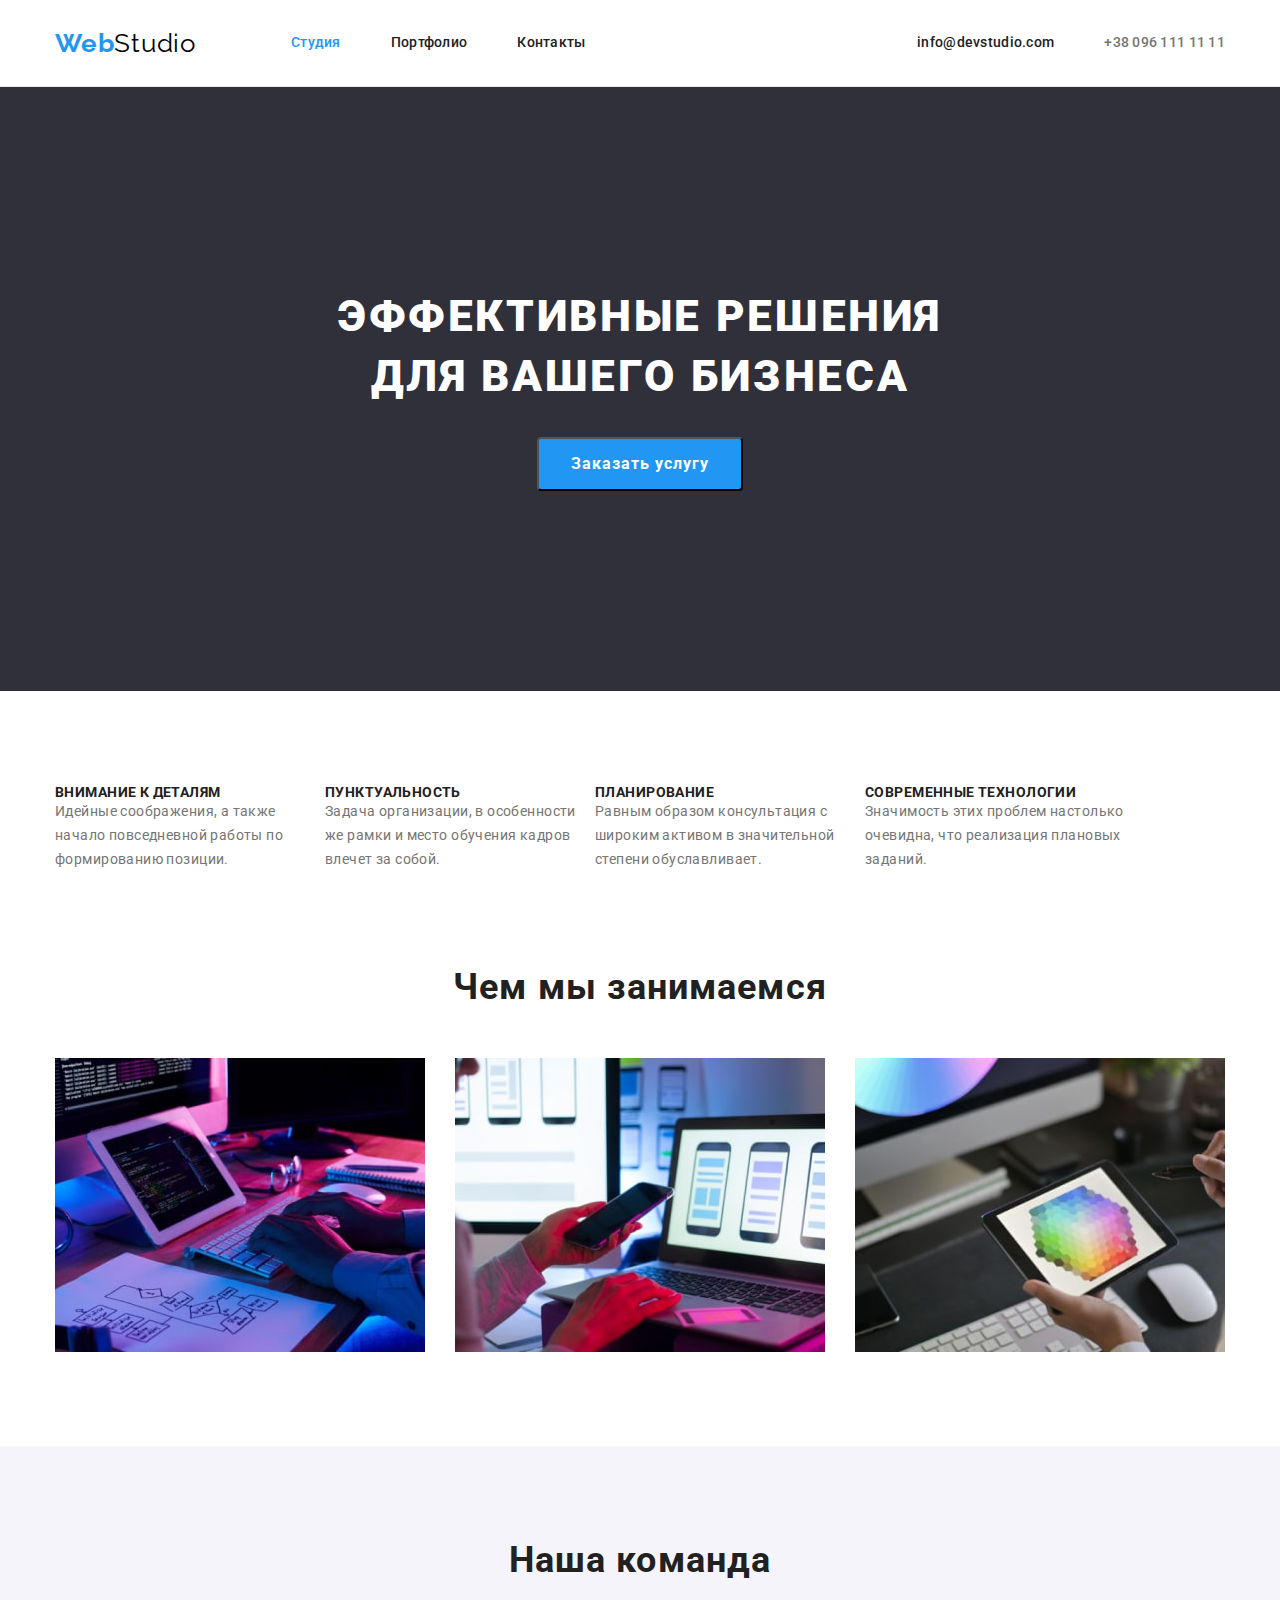
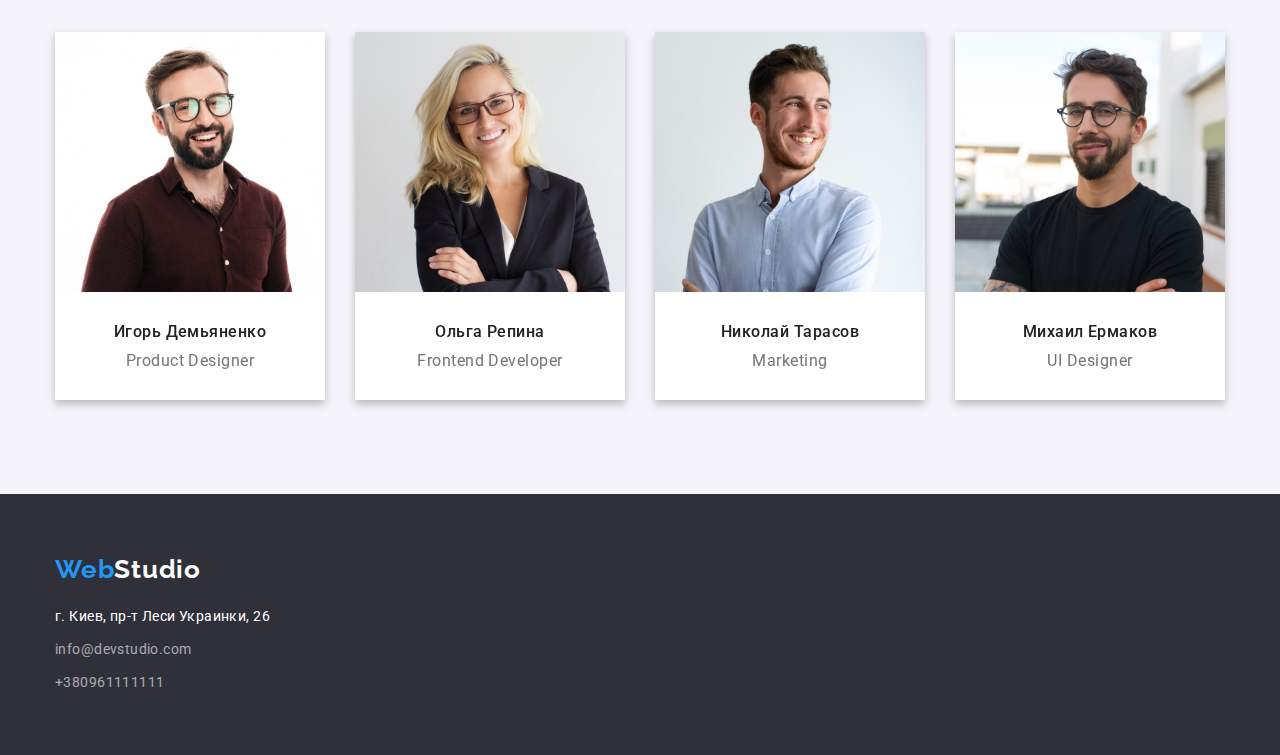
==== index.html @ 40e77f45 "start" ====
<!DOCTYPE html>
<html lang="ru">
  <head>
    <meta charset="UTF-8">
    <meta http-equiv="X-UA-Compatible" content="IE=edge">
    <meta name="viewport" content="width=device-width, initial-scale=1.0">
    <title>Студия</title>
    <link rel="stylesheet" href="./css/modern-normalize.css" />
    <link 
      rel="stylesheet"   
      href="https://fonts.googleapis.com/css2?family=Oleo+Script&family=Raleway:wght@700&family=Roboto:wght@400;500;700;900&display=swap"
    />
    <link rel="stylesheet" href="./css/styles.css" />
  </head>
  <body>
      <!----------------------------------HEADER---------------------------------->

    <header class="header">
      <div class="container header-container">
        <nav class="header-navigation">
          <a class="link" href="./" lang="en"><span class="logo-part1">Web</span><span class="logo-part2">Studio</span></a>
          <ul class="list header-list">
            <li class="header-item"><a class="link header-link current" href="./index.html">Студия</a></li>
            <li class="header-item"><a class="link header-link" href="./portfolio.html">Портфолио</a></li>
            <li class="header-item"><a class="link header-link" href="">Контакты</a></li>
          </ul>
        </nav>
        <ul class="list header-list header-contacts">
            <li class="header-item"><a class="link header-link" href="mailto:info@devstudio.com">info@devstudio.com</a></li>
            <li class="header-item"><a class="link header-link header-tel" href="tel:+380961111111">+38 096 111 11 11</a></li>
        </ul>        
      </div>  
    </header>
    
    <!----------------------------------HERO---------------------------------->
    
    <main>
      <section class="section hero">
        <div class="container">  
          <h1 class="hero-title">Эффективные решения <!--<br />-->для вашего бизнеса</h1>
          <button class="hero-btn" type="button">Заказать услугу</button>
        </div>  
      </section>
      
      <!----------------------------------FEATURES---------------------------------->
      
      <section class="section features">
        <h2 class="visually-hidden">Особенности</h2>
        <div class="container">
          <ul class="list features-list">
            <li class="features-item">
              <h3 class="features-title">Внимание к деталям</h3>
              <p class="features-text">Идейные соображения, а также начало повседневной работы по формированию позиции.</P>
            </li>
            <li class="features-item">
              <h3 class="features-title">Пунктуальность</h3>
              <p class="features-text">Задача организации, в особенности же рамки и место обучения кадров влечет за собой.</p>
            </li>
            <li class="features-item">
              <h3 class="features-title">Планирование</h3>
              <p class="features-text">Равным образом консультация с широким активом в значительной степени обуславливает.</p>
            </li>
            <li class="features-item">
              <h3 class="features-title">Современные технологии</h3>
              <p class="features-text">Значимость этих проблем настолько очевидна, что реализация плановых заданий.</p>
            </li>
          </ul>
        </div>
      </section>
      
      <!----------------------------------WHAT WE DOING---------------------------------->
      
      <section class="section what-we-doing">
        <div class="container">
          <h2 class="what-we-doing-title">Чем мы занимаемся</h2>
          <ul class="list doing-list">
            <li class="doing-item"><img src="./images/Box1.jpg" alt="печатает на планшете" width="370" height="294" /></li>
            <li class="doing-item"><img src="./images/Box2.jpg" alt="работает на телефоне и ноутбуке" width="370" height="294" /></li>
            <li class="doing-item"><img src="./images/Box3.jpg" alt="работает на планшете" width="370" height="294" /></li>
          </ul>
        </div>  
      </section>
      
      <!----------------------------------TEAM---------------------------------->

      <section class="team section">
        <div class="container">
          <h2 class="team-title">Наша команда</h2>
          <ul class="list team-list">
            <li class="team-item">
              <img src="./images/team/product-designer.jpg" alt="Product Designer" width="270" height="260" />
              <div class="team-info">
                <h3 class="team-member">Игорь Демьяненко</h3>
                <p class="team-text" lang="en">Product Designer</p>
              </div>
            </li class="team-item">
            <li class="team-item">
              <img src="./images/team/frontend-developer.jpg" alt="Frontend Developer" width="270" height="260" />
              <div class="team-info">
                <h3 class="team-member">Ольга Репина</h3>
                <p class="team-text" lang="en">Frontend Developer</p>
              </div>
              </li class="team-item">
            <li class="team-item">
              <img src="./images/team/marketing.jpg" alt="Marketing" width="270" height="260" />
              <div class="team-info">  
                <h3 class="team-member">Николай Тарасов</h3>
                <p class="team-text" lang="en">Marketing</p>
              </div>  
              </li class="team-item">
            <li class="team-item">
              <img src="./images/team/ui-designer.jpg" alt="UI Designer" width="270" height="260" />
              <div class="team-info">  
                <h3 class="team-member">Михаил Ермаков</h3>
                <p class="team-text" lang="en">UI Designer</p>
              </div>  
              </li>
          </ul>
        </div>    
      </section>     
    </main>

    <!----------------------------------FOOTER---------------------------------->

    <footer class="footer">
      <div class="container">
        <a class="link footer-logo" href="./" lang="en"><span class="logo-part1">Web</span><span class="logo-part2-1">Studio</span></a>
        <address class="address-list">
          <ul class="list footer-list">
            <li class="footer-item"><a class="link footer-link footer-address" href="https://goo.gl/maps/CrpynMeNZt9cLwVB6" target="_blank">г. Киев, пр-т Леси Украинки, 26</a></li>
            <li class="footer-item"><a class="link footer-link" href="mailto:info@devstudio.com">info@devstudio.com</a></li>
            <li class="footer-item"><a class="link footer-link" href="tel:+380961111111">+380961111111</a></li>
          </ul>
        </address>  
      </div>  
    </footer>
  </body>
</html>
---- css/styles.css ----
:root {
  --logo-main-color: #2196f3;
  --logo-second-color: #000000;
  --logo-third-color: #ffffff;
  --heder-link-color: #212121;
  --heder-acent-link-color: #2196f3;
  --heder-tel-color: #757575;
  --title-main-color: #212121;
  --title-second-color: #212121;
  --title-third-title-color: #ffffff;
  --text-main-color: #757575;
  --btn-main-color: #2196f3;
  --btn-second-color: #f5f4fa;
  --btn-text-color: #ffffff;
  --btn-second-text-color: #212121;
  --footer-text-color: rgba(255, 255, 255, 0.6);
  --footer-text-accent-color: #ffffff;
  --footer-text-address-color: #ffffff;
  --background-main-color: #ffffff;
  --items-background-color: #ffffff;
}

p,
h1,
h2,
h3 {
  margin: 0;
}

ul {
  margin: 0;
  padding: 0;
}

img {
  display: block;
  max-width: 100%;
}

.container {
  width: 1200px;
  padding-left: 15px;
  padding-right: 15px;
  margin: 0 auto;
}

.section {
  padding-top: 94px;
  padding-bottom: 94px;
}

button {
  cursor: pointer;
}

body {
  font-family: "Roboto", sans-serif;
  font-style: normal;
  color: var(--text-main-color)
  background-color: var(--background-main-color);
}

.list {
  list-style: none;
}

.link {
  text-decoration: none;
}

.visually-hidden {
  position: absolute;
  white-space: nowrap;
  width: 1px;
  height: 1px;
  overflow: hidden;
  border: 0;
  padding: 0;
  clip: rect(0 0 0 0);
  clip-path: inset(50%);
  margin: -1px;
}

/*---------------------HEADER---------------------*/

.header {
  border-bottom: 1px solid #ECECEC;
}

.header-list {
  display: flex;
  margin-left: 95px;
}

.header-navigation {
  display: flex;
  align-items: center;
}

.header-contacts {
  margin-left: auto;
}

.header-container {
  display: flex;
  align-items: center;
}

.logo-part1 {
  font-family: "Raleway";
  font-weight: 700;
  font-size: 26px;
  line-height: 1.19;
  letter-spacing: 0.03em;
  color: var(--logo-main-color);
}

.logo-part2 {
  font-family: "Raleway";
  font-weight: 400;
  font-size: 26px;
  line-height: 1.19;
  letter-spacing: 0.03em;
  color: var(--logo-second-color);
}

.logo-part2-1 {
  font-family: "Raleway";
  font-weight: 700;
  font-size: 26px;
  line-height: 1.19;
  letter-spacing: 0.03em;
  color: var(--logo-third-color);
}

.header-item:not(:last-child) {
  margin-right: 50px;
}

.header-link {
  font-weight: 500;
  font-size: 14px;
  line-height: 1.14;
  letter-spacing: 0.02em;
  color: var(--heder-link-color);
  padding-top: 35px;
  padding-bottom: 35px;
  display: block;
}

.header-link:hover,
.header-link:focus {
  color: var(--heder-acent-link-color);
}

.current {
  color: var(--heder-acent-link-color)
}

.header-mail {
  font-weight: 500;
  font-size: 14px;
  line-height: 1.14;
  letter-spacing: 0.02em;
  color: var(--heder-tel-color);
  }

.header-tel {
  font-weight: 500;
  font-size: 14px;
  line-height: 1.14;
  letter-spacing: 0.02em;
  color: var(--heder-tel-color);
  }

/*---------------------HERO---------------------*/

.hero {
  background-color: #2f303a;
  padding-bottom: 200px;
  padding-top: 200px;
}

.hero-title {
  font-weight: 900;
  font-size: 44px;
  line-height: 1.36;
  text-align: center;
  letter-spacing: 0.06em;
  text-transform: uppercase;
  color: var(--title-third-title-color);
  max-width: 696px;
  margin: 0 auto 30px;
  }

.hero-btn {
  font-family: inherit;
  font-weight: 700;
  font-size: 16px;
  line-height: 1.87;
  display: flex;
  align-items: center;
  text-align: center;
  letter-spacing: 0.06em;
  background: var(--btn-main-color);
  color: var(--btn-text-color);
  box-sizing: border-box;
  min-width: 200px;
  min-height: 50px;
  border-radius: 4px;
  padding: 10px 32px;
  margin: 0 auto;
  display: block;
  }

.hero-btn:hover,
.hero-btn:focus {
  background: #188ce8;
}

/*---------------------FEATURES---------------------*/

section.features {
  padding-bottom: 0;
}

.features-title {
  font-weight: 700;
  font-size: 14px;
  line-height: 1.14;
  letter-spacing: 0.03em;
  text-transform: uppercase;
  color: var(--title-main-color);
  }

.features-list {
  display: flex;
}

.features-item {
  width: 270px;
}

.feutered-item:not(:last-child) {
  margin-right: 30px;
}

.features-text {
  font-weight: 400;
  font-size: 14px;
  line-height: 1.71;
  letter-spacing: 0.03em;
  color: var(--text-main-color);
}

/*---------------------WHAT WE DOING---------------------*/

.what-we-doing-title {
  font-weight: 700;
  font-size: 36px;
  line-height: 1.17;
  text-align: center;
  letter-spacing: 0.03em;
  color: var(--title-main-color);
  margin-bottom: 50px;
}

.doing-list {
  display: flex;
  flex-wrap: wrap;
}

.doing-item:not(:last-child) {
  margin-right: 30px;
}

/*---------------------TEAM---------------------*/

.team {
  background-color: #F5F4FA;
}

.team-title {
  font-weight: bold;
  font-size: 36px;
  line-height: 1.16;
  text-align: center;
  letter-spacing: 0.03em;
  color:var(--title-main-color);
  margin-bottom: 50px;
}

.team-list {
  display: flex;
  flex-wrap: wrap;
  }

.team-item {
  background: var(--items-background-color);
  width: 270px;
  filter: drop-shadow(0px 4px 4px rgba(0, 0, 0, 0.25));
}

.team-item:not(:last-child) {
  margin-right: 30px;
}

.team-info {
  padding-top: 30px;
  padding-bottom: 30px;
}

.team-member {
  font-weight: 500;
  font-size: 16px;
  line-height: 1.19;
  text-align: center;
  letter-spacing: 0.03em;
  color: var(--title-second-color);
  margin-bottom: 10px;
}

.team-text {
  font-weight: 400;
  font-size: 16px;
  line-height: 1.19;
  text-align: center;
  letter-spacing: 0.03em;
  color: var(--text-main-color);
  }

/*---------------------FOOTER---------------------*/

.footer {
  background: #2f303a;
  padding-top: 60px;
  padding-bottom: 60px;
}

address {
  font-style: normal;
}

.footer-logo {
  display: block;
  margin-bottom: 20px;
}

.footer-item:not(:last-child) {
  margin-bottom: 9px;
}

.footer-link {
  font-weight: 400;
  font-size: 14px;
  line-height: 1.71;
  letter-spacing: 0.03em;
  color: var(--footer-text-color);
}

.footer-address {
  color: var(--footer-text-address-color);
}

/*---------------------PORTFOLIO---------------------*/

.filter-list {
  display: flex;
  margin: 0 auto 34px;
  justify-content: center;
}

.filter-items:not(:last-child) {
  margin-right: 8px;
}

.portfolio-filter {
  background-color: #F5F4FA;
  font-family: inherit;
  font-weight: 500;
  font-size: 16px;
  line-height: 1.62;
  text-align: center;
  letter-spacing: 0.03em;
  color: var(--btn-second-text-color);
  min-width: 73px;
  padding: 6px 22px;
  display: block;
  border: transparent;
  border-radius: 4px;
  filter: drop-shadow(0px 4px 4px rgba(0, 0, 0, 0.25));
}

.portfolio-filter:hover,
.portfolio-filter:focus {
  background-color: var(--btn-main-color);
  font-weight: 500;
  font-size: 16px;
  line-height: 1.62;
  text-align: center;
  letter-spacing: 0.03em;
  color: var(--btn-text-color);
  box-shadow: 0px 4px 4px 0px #00000040;
}

.portfolio-list {
  display: flex;
  flex-wrap: wrap;
  margin-left: -30px;
  margin-top: -30px;
}

.portfolio-item {
  margin-top: 30px;
  flex-basis: calc(100% / 3 - 30px);
  margin-left: 30px;
  background: var(--items-background-color);
  }

.project-info {
  padding: 20px 24px;
  border-bottom: 1px solid #EEEEEE;
  border-left: 1px solid #EEEEEE;
  border-right: 1px solid #EEEEEE;
}

.portfolio-title {
  font-weight: 700;
  font-size: 18px;
  line-height: 2.0;
  letter-spacing: 0.06em;
  color: var(--title-main-color);
}

.portfolio-text {
font-weight: 400;
font-size: 16px;
line-height: 1.87;
letter-spacing: 0.03em;
color: var(--text-main-color);
margin-top: 4px;
}
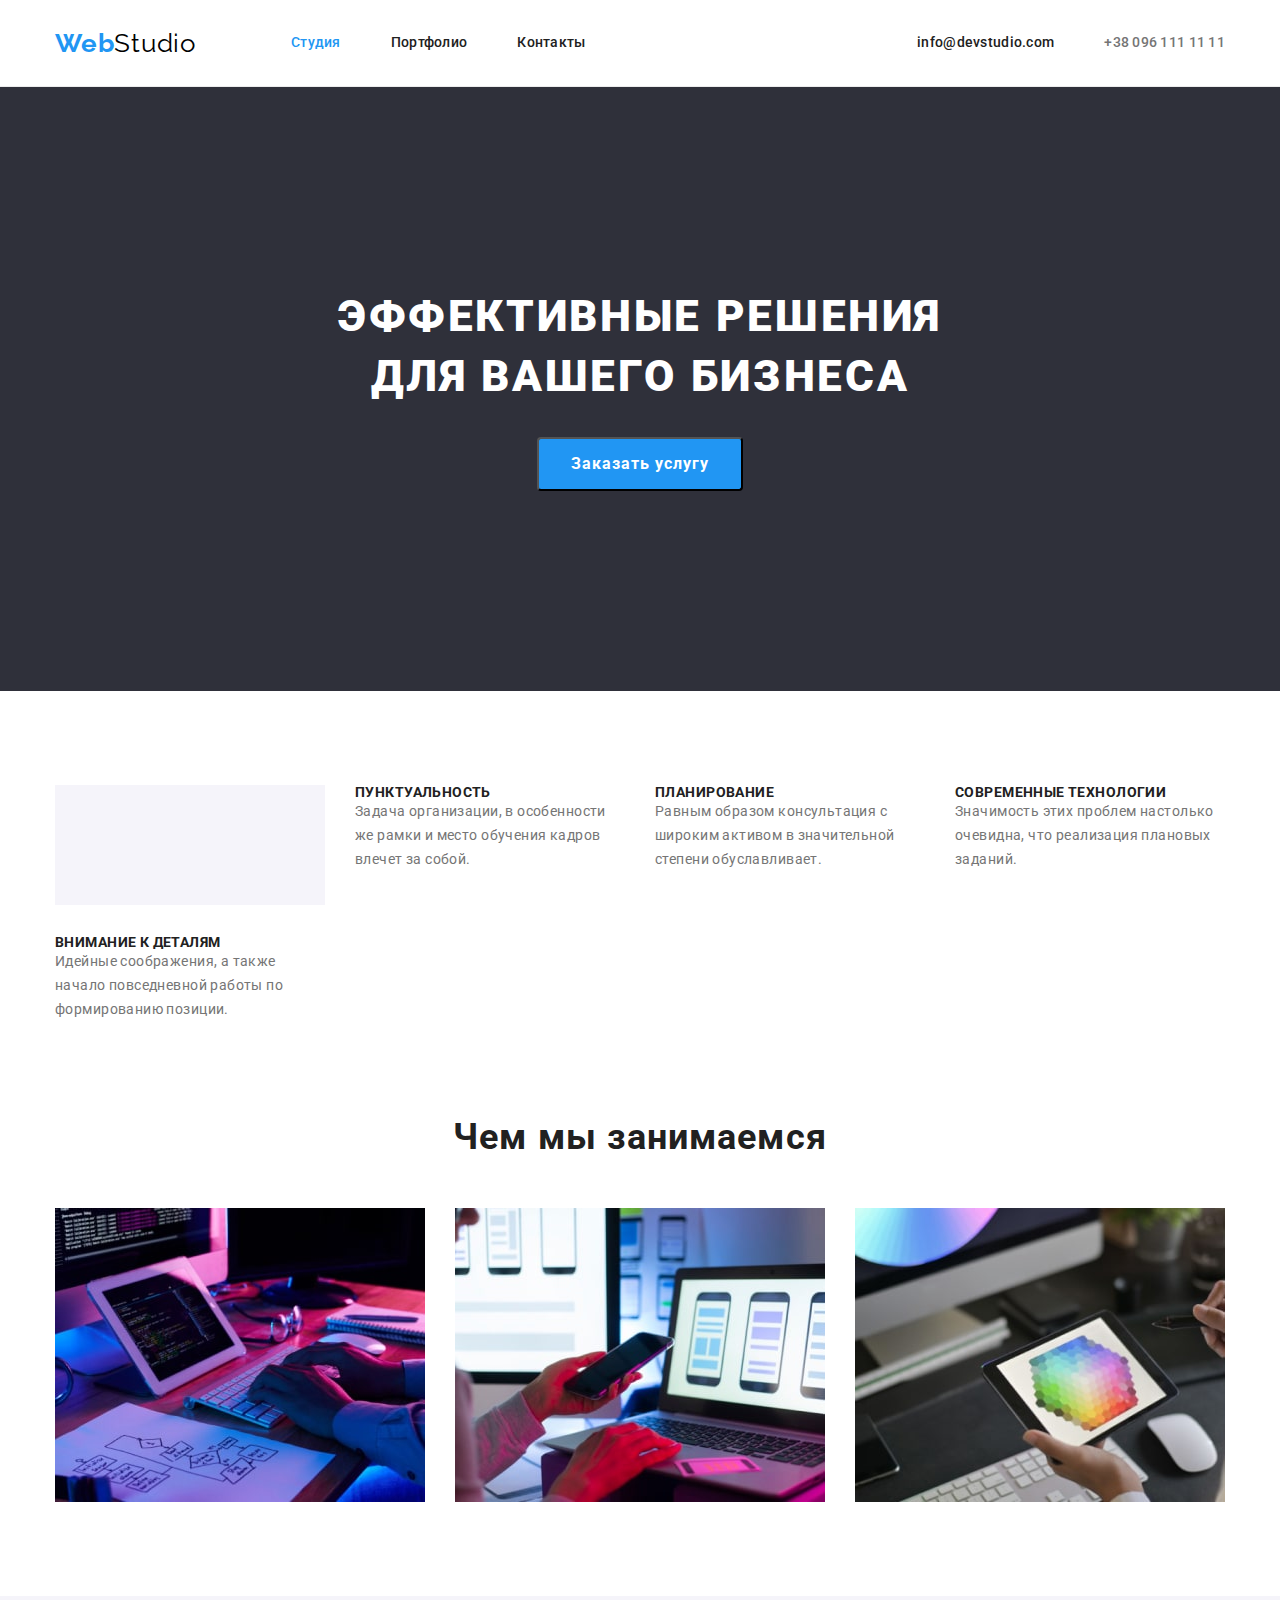
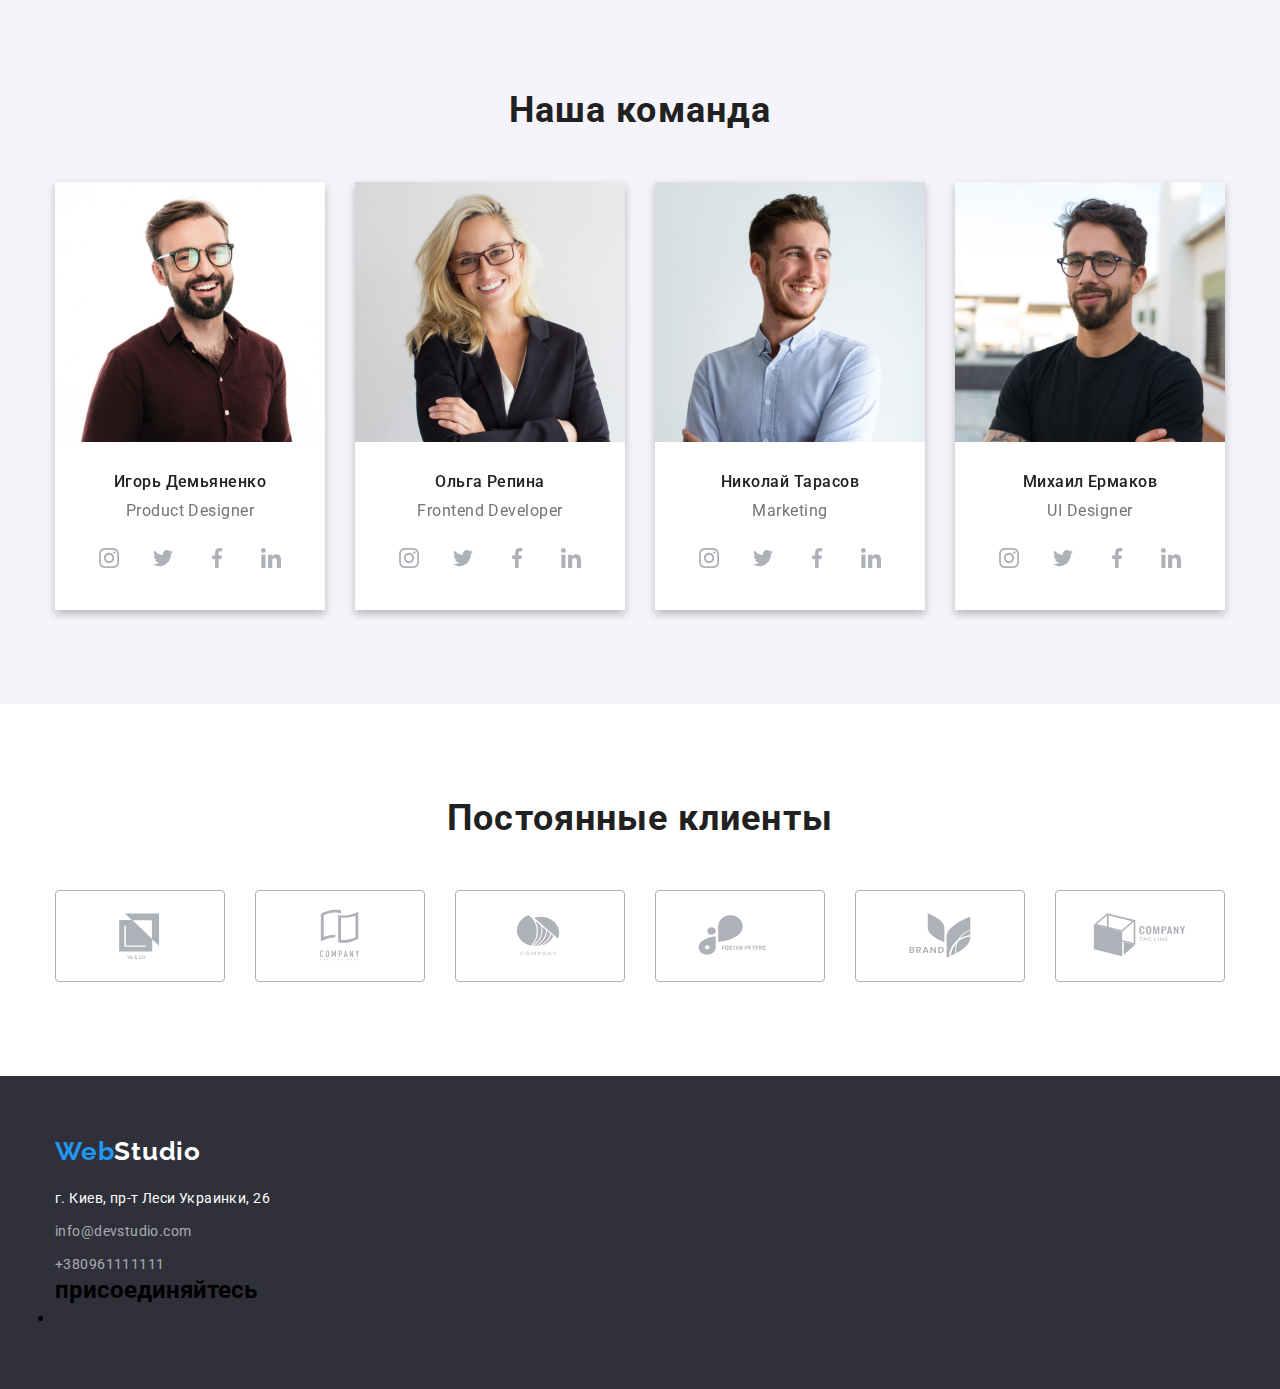
==== commit 2c0175c1: "hw4" ====
--- a/index.html
+++ b/index.html
@@ -49,6 +49,11 @@
         <div class="container">
           <ul class="list features-list">
             <li class="features-item">
+              <div class="pre-futures">
+                <svg class="pre-futures-icon" width=70 height=70>
+                  <use href="./images/icons/icons.svg#icon-antena"></use>
+                </svg>
+              </div>  
               <h3 class="features-title">Внимание к деталям</h3>
               <p class="features-text">Идейные соображения, а также начало повседневной работы по формированию позиции.</P>
             </li>
@@ -92,6 +97,36 @@
               <div class="team-info">
                 <h3 class="team-member">Игорь Демьяненко</h3>
                 <p class="team-text" lang="en">Product Designer</p>
+                <ul class="team-social-list list">
+                  <li class="team-social-item">
+                    <a href="" class="team-social-link">
+                      <svg class="team-social-icon" width=20 height=20>
+                        <use href="./images/icons/icons.svg#icon-instagram"></use>
+                      </svg>
+                    </a>
+                  </li>
+                  <li class="team-social-item">
+                    <a href="" class="team-social-link">
+                      <svg class="team-social-icon" width=20 height=20>
+                        <use href="./images/icons/icons.svg#icon-twitter"></use>
+                      </svg>
+                    </a>
+                  </li>
+                  <li class="team-social-item">
+                    <a href="" class="team-social-link">
+                      <svg class="team-social-icon" width=20 height=20>
+                        <use href="./images/icons/icons.svg#icon-facebook"></use>
+                      </svg>
+                    </a>
+                  </li>
+                  <li class="team-social-item">
+                    <a href="" class="team-social-link">
+                      <svg class="team-social-icon" width=20 height=20>
+                        <use href="./images/icons/icons.svg#icon-linkedin"></use>
+                      </svg>
+                    </a>
+                  </li>
+                </ul>
               </div>
             </li class="team-item">
             <li class="team-item">
@@ -99,26 +134,168 @@
               <div class="team-info">
                 <h3 class="team-member">Ольга Репина</h3>
                 <p class="team-text" lang="en">Frontend Developer</p>
+                <ul class="team-social-list list">
+                  <li class="team-social-item">
+                    <a href="" class="team-social-link">
+                      <svg class="team-social-icon" width=20 height=20>
+                        <use href="./images/icons/icons.svg#icon-instagram"></use>
+                      </svg>
+                    </a>
+                  </li>
+                  <li class="team-social-item">
+                    <a href="" class="team-social-link">
+                      <svg class="team-social-icon" width=20 height=20>
+                        <use href="./images/icons/icons.svg#icon-twitter"></use>
+                      </svg>
+                    </a>
+                  </li>
+                  <li class="team-social-item">
+                    <a href="" class="team-social-link">
+                      <svg class="team-social-icon" width=20 height=20>
+                        <use href="./images/icons/icons.svg#icon-facebook"></use>
+                      </svg>
+                    </a>
+                  </li>
+                  <li class="team-social-item">
+                    <a href="" class="team-social-link">
+                      <svg class="team-social-icon" width=20 height=20>
+                        <use href="./images/icons/icons.svg#icon-linkedin"></use>
+                      </svg>
+                    </a>
+                  </li>
+                </ul>
               </div>
-              </li class="team-item">
+            </li class="team-item">
             <li class="team-item">
               <img src="./images/team/marketing.jpg" alt="Marketing" width="270" height="260" />
               <div class="team-info">  
                 <h3 class="team-member">Николай Тарасов</h3>
                 <p class="team-text" lang="en">Marketing</p>
+              <ul class="team-social-list list">
+                <li class="team-social-item">
+                  <a href="" class="team-social-link">
+                    <svg class="team-social-icon" width=20 height=20>
+                      <use href="./images/icons/icons.svg#icon-instagram"></use>
+                    </svg>
+                  </a>
+                </li>
+                <li class="team-social-item">
+                  <a href="" class="team-social-link">
+                    <svg class="team-social-icon" width=20 height=20>
+                      <use href="./images/icons/icons.svg#icon-twitter"></use>
+                    </svg>
+                  </a>
+                </li>
+                <li class="team-social-item">
+                  <a href="" class="team-social-link">
+                    <svg class="team-social-icon" width=20 height=20>
+                      <use href="./images/icons/icons.svg#icon-facebook"></use>
+                    </svg>
+                  </a>
+                </li>
+                <li class="team-social-item">
+                  <a href="" class="team-social-link">
+                    <svg class="team-social-icon" width=20 height=20>
+                      <use href="./images/icons/icons.svg#icon-linkedin"></use>
+                    </svg>
+                  </a>
+                </li>
+              </ul>
               </div>  
-              </li class="team-item">
+            </li class="team-item">
             <li class="team-item">
               <img src="./images/team/ui-designer.jpg" alt="UI Designer" width="270" height="260" />
               <div class="team-info">  
                 <h3 class="team-member">Михаил Ермаков</h3>
                 <p class="team-text" lang="en">UI Designer</p>
+                <ul class="team-social-list list">
+                  <li class="team-social-item">
+                    <a href="" class="team-social-link">
+                      <svg class="team-social-icon" width=20 height=20>
+                        <use href="./images/icons/icons.svg#icon-instagram"></use>
+                      </svg>
+                    </a>
+                  </li>
+                  <li class="team-social-item">
+                    <a href="" class="team-social-link">
+                      <svg class="team-social-icon" width=20 height=20>
+                        <use href="./images/icons/icons.svg#icon-twitter"></use>
+                      </svg>
+                    </a>
+                  </li>
+                  <li class="team-social-item">
+                    <a href="" class="team-social-link">
+                      <svg class="team-social-icon" width=20 height=20>
+                        <use href="./images/icons/icons.svg#icon-facebook"></use>
+                      </svg>
+                    </a>
+                  </li>
+                  <li class="team-social-item">
+                    <a href="" class="team-social-link">
+                      <svg class="team-social-icon" width=20 height=20>
+                        <use href="./images/icons/icons.svg#icon-linkedin"></use>
+                      </svg>
+                    </a>
+                  </li>
+                </ul>
               </div>  
-              </li>
+            </li>
           </ul>
         </div>    
       </section>     
     </main>
+
+    <!----------------------------------CASTOMERS---------------------------------->
+
+    <section class="castomers section">
+      <div class="container">
+        <h2 class="castomers-title">Постоянные клиенты</h2>
+        <ul class="list castomers-list">
+          <li class="castomers-item">
+            <a href="" class="castomers-link">
+              <svg class="castomers-icon" width=106 height=60>
+                <use href="./images/icons/icons.svg#icon-Logo-yaco"></use>
+              </svg>
+            </a>
+          </li>
+          <li class="castomers-item">
+            <a href="" class="castomers-link">
+              <svg class="castomers-icon" width=106 height=60>
+                <use href="./images/icons/icons.svg#icon-Logo-company"></use>
+              </svg>
+            </a>
+          </li>
+          <li class="castomers-item">
+            <a href="" class="castomers-link">
+              <svg class="castomers-icon" width=106 height=60>
+                <use href="./images/icons/icons.svg#icon-Logo-company-1"></use>
+              </svg>
+            </a>
+          </li>
+          <li class="castomers-item">
+            <a href="" class="castomers-link">
+              <svg class="castomers-icon" width=106 height=60>
+                <use href="./images/icons/icons.svg#icon-Logo-foster"></use>
+              </svg>
+            </a>
+          </li class="castomers-item">
+          <li class="castomers-item">
+            <a href="" class="castomers-link">
+              <svg class="castomers-icon" width=106 height=60>
+                <use href="./images/icons/icons.svg#icon-Logo-brand"></use>
+              </svg>
+            </a>
+          </li>
+          <li class="castomers-item">
+            <a href="" class="castomers-link">
+              <svg class="castomers-icon" width=106 height=60>
+                <use href="./images/icons/icons.svg#icon-Logo-company-2"></use>
+              </svg>
+            </a>
+          </li>
+        </ul>
+      </div>      
+    </section>
 
     <!----------------------------------FOOTER---------------------------------->
 
@@ -133,6 +310,15 @@
           </ul>
         </address>  
       </div>  
+      <div class="container">
+        <h2 class="footer-social-title">присоединяйтесь</h2>
+        <ul class="list footer-list"></ul>
+          <li class="footer-social-items">
+            <a href="" class="footer-social-link">
+              <svg class="footer-social-icon" width=20 height=20></svg>
+            </a>
+          </li>    
+      </div> 
     </footer>
   </body>
 </html>--- a/css/styles.css
+++ b/css/styles.css
@@ -18,7 +18,8 @@
   --footer-text-address-color: #ffffff;
   --background-main-color: #ffffff;
   --items-background-color: #ffffff;
-}
+  --icon-background-color: #ffffff;
+  }
 
 p,
 h1,
@@ -224,6 +225,32 @@
   padding-bottom: 0;
 }
 
+.features-list {
+  display: flex;
+}
+
+.features-item {
+  width: 270px;
+}
+
+.features-item + .features-item {
+  margin-left: 30px;
+}
+
+.pre-futures {
+  width: 270px;
+  height: 120px;
+  background: #F5F4FA;
+  padding: 25px 100px;
+  margin-bottom: 30px;
+}
+
+.pre-futures-icon {
+  width: 70px;
+  height: 70px;
+  fill: #212121;
+}
+
 .features-title {
   font-weight: 700;
   font-size: 14px;
@@ -232,18 +259,6 @@
   text-transform: uppercase;
   color: var(--title-main-color);
   }
-
-.features-list {
-  display: flex;
-}
-
-.features-item {
-  width: 270px;
-}
-
-.feutered-item:not(:last-child) {
-  margin-right: 30px;
-}
 
 .features-text {
   font-weight: 400;
@@ -253,6 +268,10 @@
   color: var(--text-main-color);
 }
 
+.pre-futures-icon {
+
+}
+
 /*---------------------WHAT WE DOING---------------------*/
 
 .what-we-doing-title {
@@ -327,9 +346,97 @@
   text-align: center;
   letter-spacing: 0.03em;
   color: var(--text-main-color);
-  }
-
-/*---------------------FOOTER---------------------*/
+  margin-bottom: 16px;
+  }
+
+.team-social-list {
+  display: flex;
+  justify-content: center;
+}
+
+.team-social-item {
+  width: 44px;
+  height: 44px;
+}
+
+.team-social-item + .team-social-item {
+  margin-left: 10px;
+}
+
+.team-social-link {
+  width: 100%;
+  height: 100%;
+  display: block;
+  background-color:var(--icon-background-color);
+  border-radius: 50%;
+  display: flex;
+  align-items: center;
+  justify-content: center;
+  color:  #AFB1B8;
+}
+
+.team-social-icon {
+  fill: currentColor;
+}
+
+.team-social-link:hover,
+.team-social-link:focus {
+  background-color: #2196F3;
+  color: #ffffff;
+}  
+
+/*---------------------CASTOMERS---------------------*/
+
+.castomers-title {
+  font-weight: 700;
+  font-size: 36px;
+  line-height: 1.16;
+  text-align: center;
+  letter-spacing: 0.03em;
+  color:var(--title-main-color);
+  margin-bottom: 50px;
+}
+
+.castomers-list {
+  display: flex;
+}
+
+.castomers-item {
+  width: 170px;
+  height: 92px;
+  
+}
+
+.castomers-item + .castomers-item {
+  margin-left: 30px;
+}
+
+.castomers-link {
+  width: 100%;
+  height: 100%;
+  display: block;
+  background-color:var(--icon-background-color);
+  display: flex;
+  align-items: center;
+  justify-content: center;
+  color:  #AFB1B8;
+  border: 1px solid #AFB1B8;
+  box-sizing: border-box;
+  border-radius: 4px;
+  padding: 16px 32px;  
+}
+
+.castomers-icon {
+  fill: currentColor;
+}
+
+.castomers-link:hover,
+.castomers-link:focus {
+  color: #2196F3;
+  border: 1px solid #2196F3;
+}
+
+  /*---------------------FOOTER---------------------*/
 
 .footer {
   background: #2f303a;
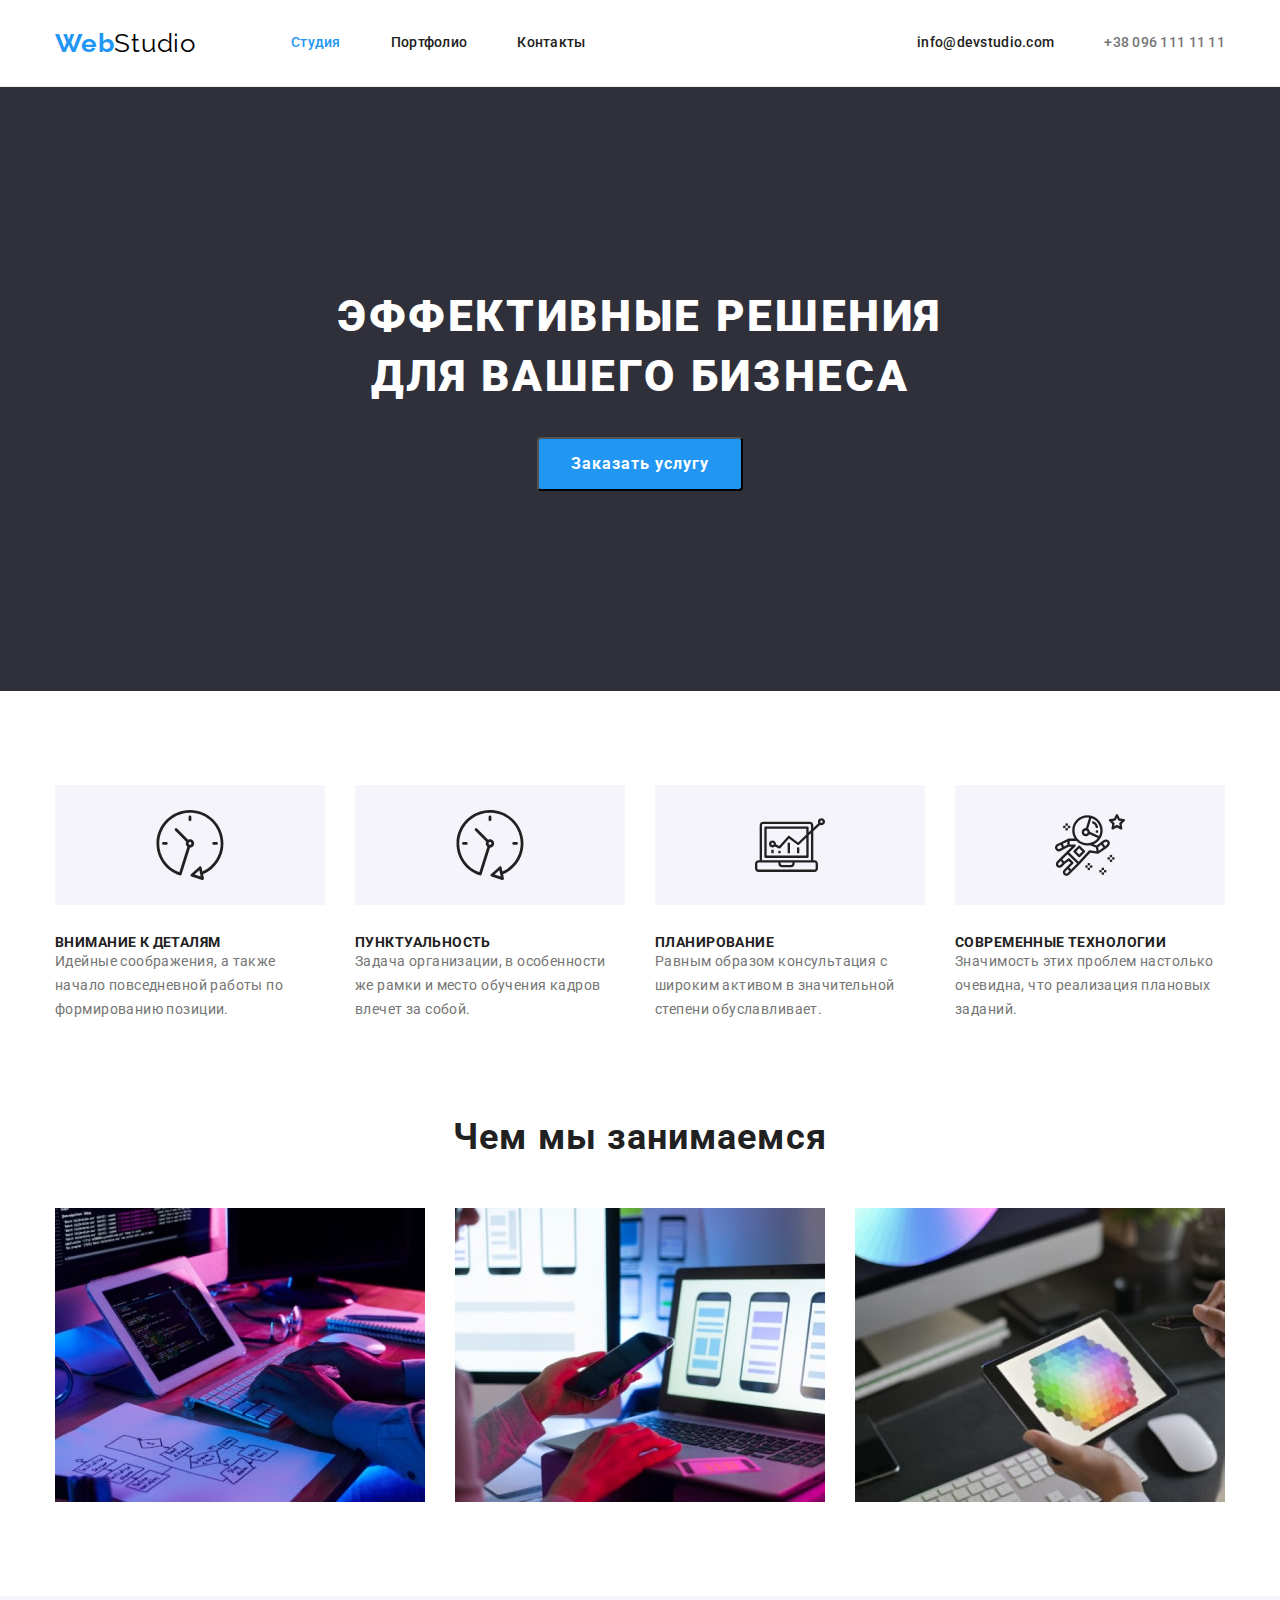
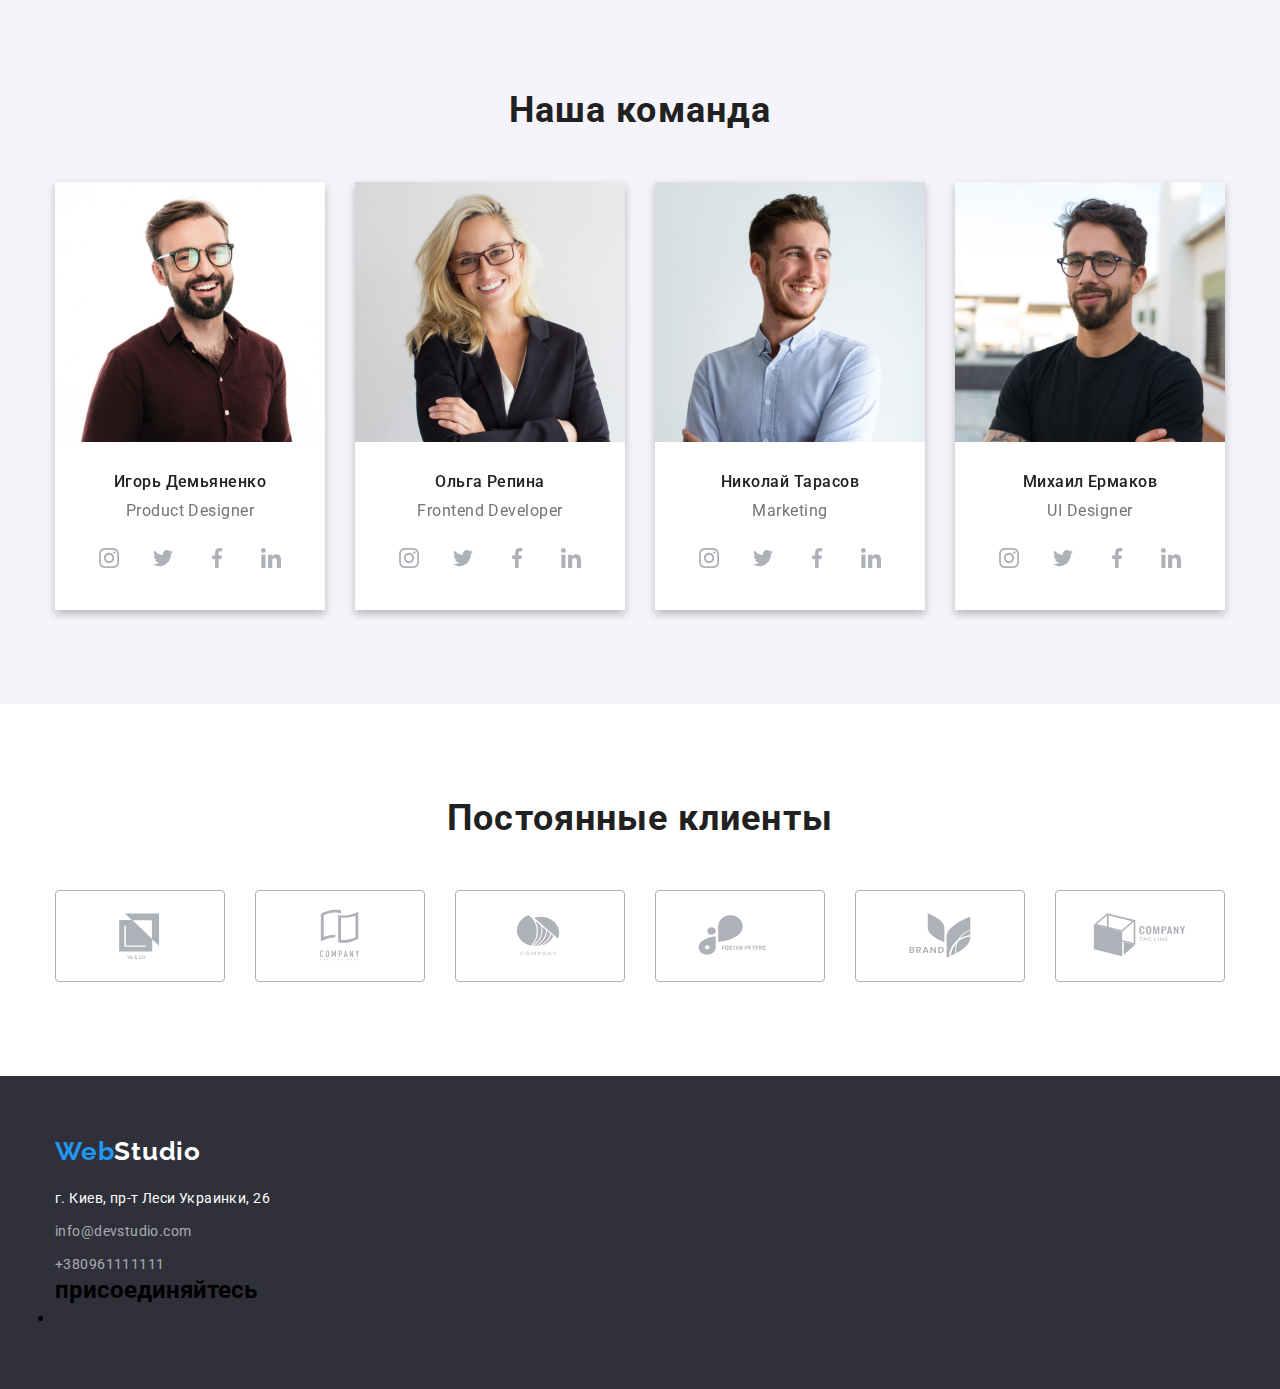
==== commit 6d707422: "hw4-1" ====
--- a/index.html
+++ b/index.html
@@ -51,21 +51,36 @@
             <li class="features-item">
               <div class="pre-futures">
                 <svg class="pre-futures-icon" width=70 height=70>
-                  <use href="./images/icons/icons.svg#icon-antena"></use>
+                  <use href="./images/icons/icons.svg#icon-clock"></use>
                 </svg>
               </div>  
               <h3 class="features-title">Внимание к деталям</h3>
               <p class="features-text">Идейные соображения, а также начало повседневной работы по формированию позиции.</P>
             </li>
             <li class="features-item">
+              <div class="pre-futures">
+                <svg class="pre-futures-icon" width=70 height=70>
+                  <use href="./images/icons/icons.svg#icon-clock"></use>
+                </svg>
+              </div>
               <h3 class="features-title">Пунктуальность</h3>
               <p class="features-text">Задача организации, в особенности же рамки и место обучения кадров влечет за собой.</p>
             </li>
             <li class="features-item">
+              <div class="pre-futures">
+                <svg class="pre-futures-icon" width=70 height=70>
+                  <use href="./images/icons/icons.svg#icon-diagram"></use>
+                </svg>
+              </div>
               <h3 class="features-title">Планирование</h3>
               <p class="features-text">Равным образом консультация с широким активом в значительной степени обуславливает.</p>
             </li>
             <li class="features-item">
+              <div class="pre-futures">
+                <svg class="pre-futures-icon" width=70 height=70>
+                  <use href="./images/icons/icons.svg#icon-astronaut"></use>
+                </svg>
+              </div>
               <h3 class="features-title">Современные технологии</h3>
               <p class="features-text">Значимость этих проблем настолько очевидна, что реализация плановых заданий.</p>
             </li>
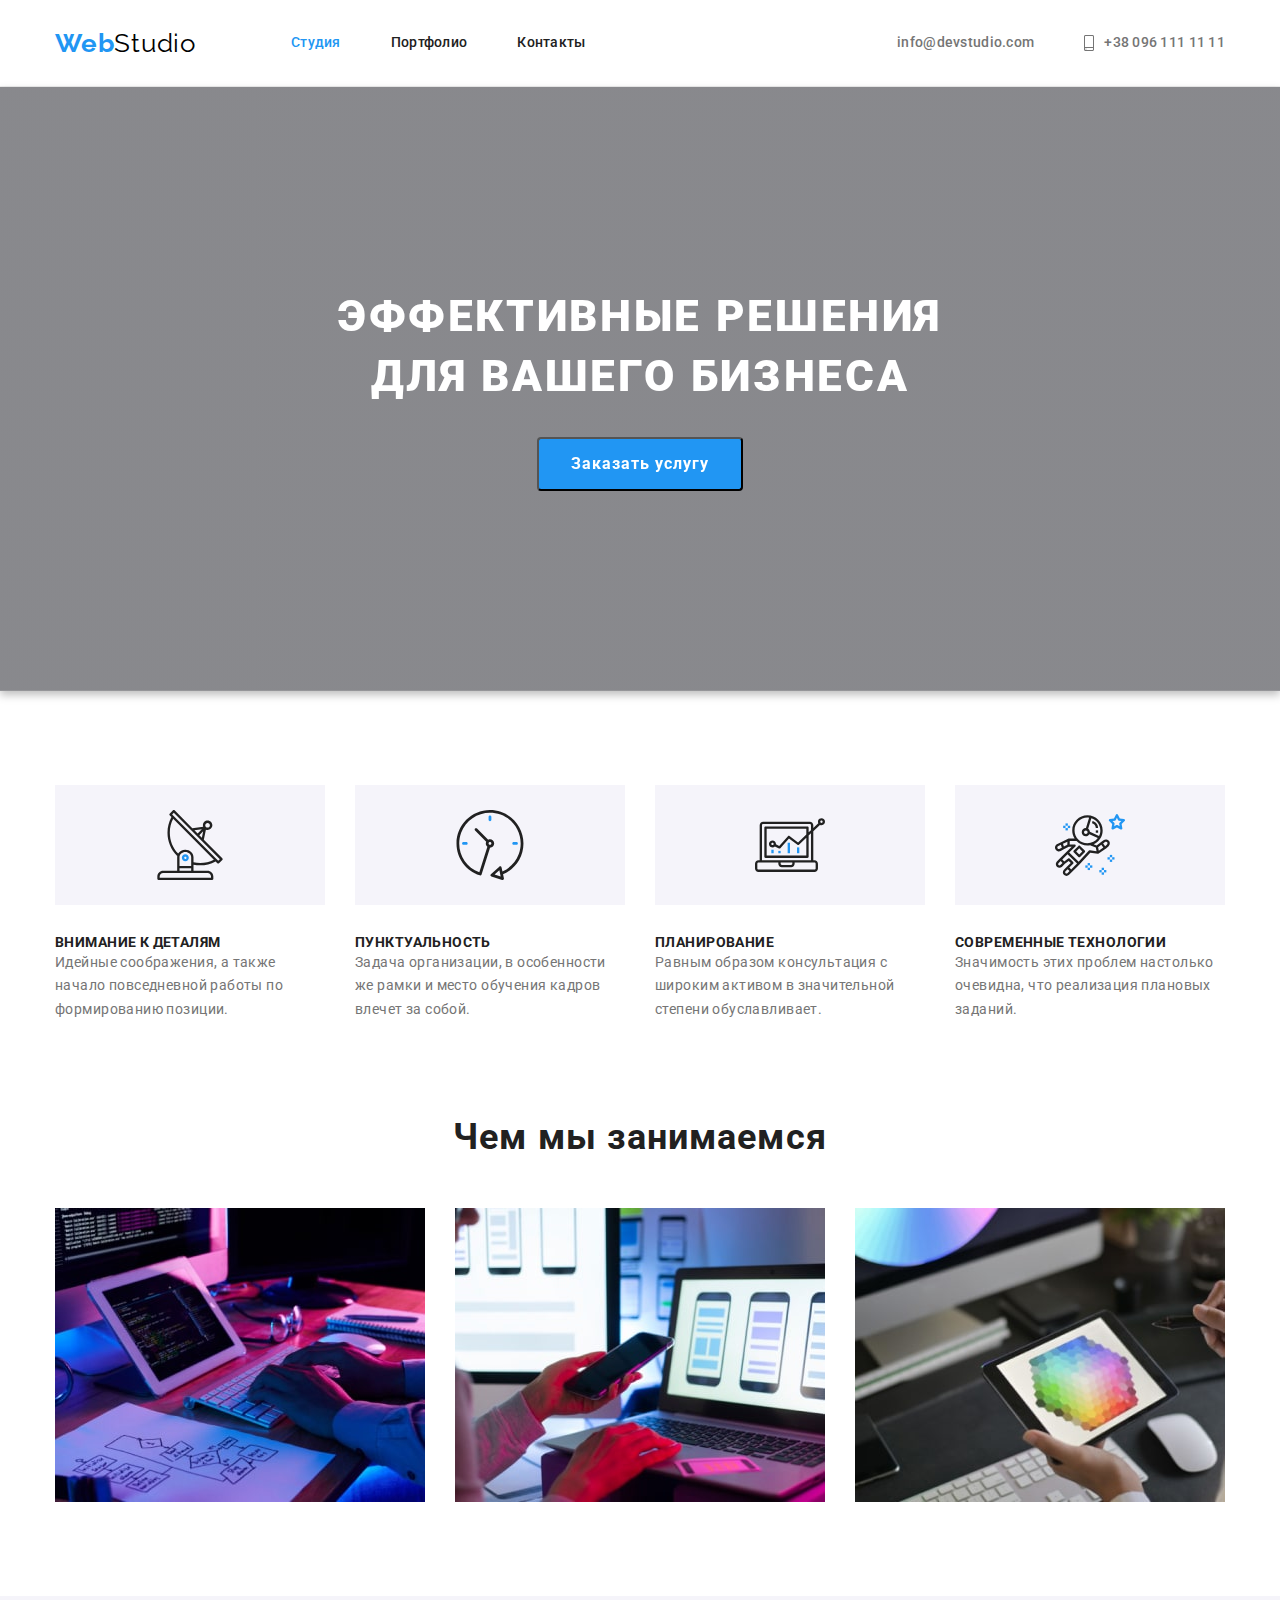
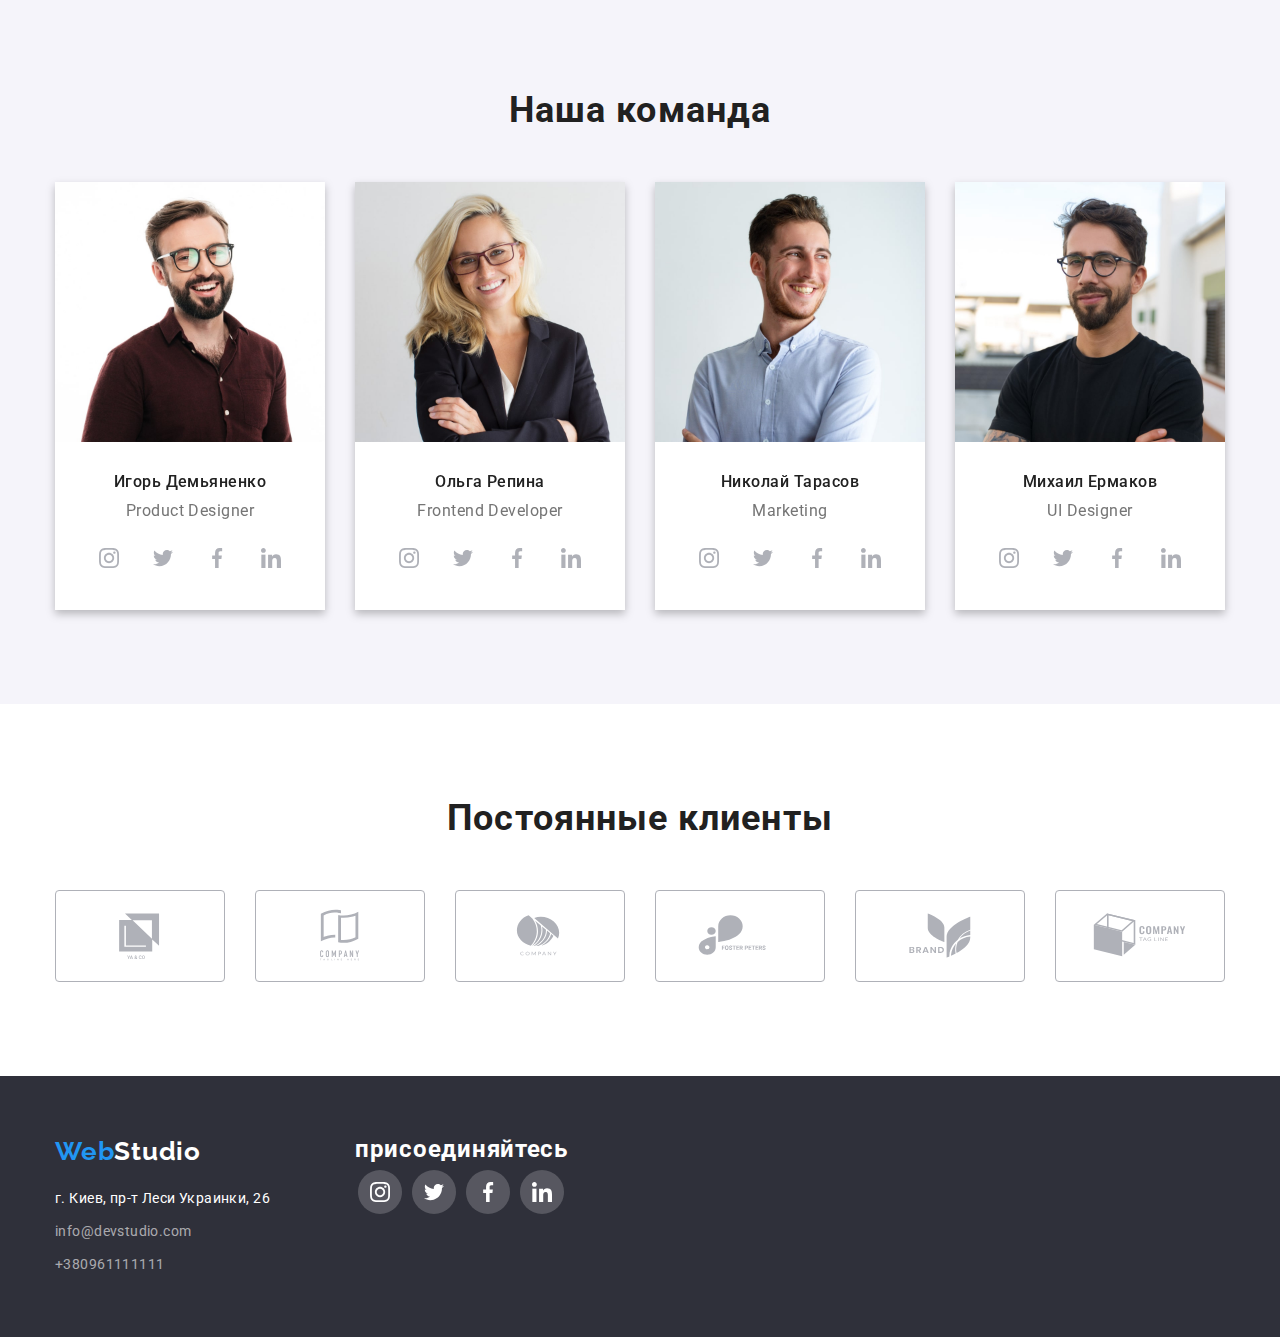
==== commit c877232c: "add header and footer icon" ====
--- a/index.html
+++ b/index.html
@@ -26,8 +26,22 @@
           </ul>
         </nav>
         <ul class="list header-list header-contacts">
-            <li class="header-item"><a class="link header-link" href="mailto:info@devstudio.com">info@devstudio.com</a></li>
-            <li class="header-item"><a class="link header-link header-tel" href="tel:+380961111111">+38 096 111 11 11</a></li>
+            <li class="header-item">
+              <a class="link header-link header-mail" href="mailto:info@devstudio.com">
+                <svg class="mail-icon" width=16 height=12>
+                  <!--<use href="./images/icons/icons.svg#icon-envelope"></use>-->
+                </svg>
+                info@devstudio.com
+              </a>
+            </li>
+            <li class="header-item">
+              <a class="link header-link header-tel" href="tel:+380961111111">
+                <svg class="tel-icon" width=10 height=16>
+                  <use href="./images/icons/icons.svg#icon-smartphone"></use>
+                </svg>
+                +38 096 111 11 11
+              </a>
+            </li>
         </ul>        
       </div>  
     </header>
@@ -51,7 +65,7 @@
             <li class="features-item">
               <div class="pre-futures">
                 <svg class="pre-futures-icon" width=70 height=70>
-                  <use href="./images/icons/icons.svg#icon-clock"></use>
+                  <use href="./images/icons/icons.svg#icon-antenna"></use>
                 </svg>
               </div>  
               <h3 class="features-title">Внимание к деталям</h3>
@@ -314,26 +328,54 @@
 
     <!----------------------------------FOOTER---------------------------------->
 
-    <footer class="footer">
-      <div class="container">
-        <a class="link footer-logo" href="./" lang="en"><span class="logo-part1">Web</span><span class="logo-part2-1">Studio</span></a>
-        <address class="address-list">
-          <ul class="list footer-list">
-            <li class="footer-item"><a class="link footer-link footer-address" href="https://goo.gl/maps/CrpynMeNZt9cLwVB6" target="_blank">г. Киев, пр-т Леси Украинки, 26</a></li>
-            <li class="footer-item"><a class="link footer-link" href="mailto:info@devstudio.com">info@devstudio.com</a></li>
-            <li class="footer-item"><a class="link footer-link" href="tel:+380961111111">+380961111111</a></li>
-          </ul>
-        </address>  
-      </div>  
-      <div class="container">
-        <h2 class="footer-social-title">присоединяйтесь</h2>
-        <ul class="list footer-list"></ul>
-          <li class="footer-social-items">
-            <a href="" class="footer-social-link">
-              <svg class="footer-social-icon" width=20 height=20></svg>
-            </a>
-          </li>    
-      </div> 
-    </footer>
+    <!--<section class="section">-->
+      <footer class="footer">
+        <div class="container footer-container">  
+          <div class="footer-adress">
+            <a class="link footer-logo" href="./" lang="en"><span class="logo-part1">Web</span><span class="logo-part2-1">Studio</span></a>
+            <address class="address-list">
+              <ul class="list footer-list">
+                <li class="footer-item"><a class="link footer-link footer-address" href="https://goo.gl/maps/CrpynMeNZt9cLwVB6" target="_blank">г. Киев, пр-т Леси Украинки, 26</a></li>
+                <li class="footer-item"><a class="link footer-link" href="mailto:info@devstudio.com">info@devstudio.com</a></li>
+                <li class="footer-item"><a class="link footer-link" href="tel:+380961111111">+380961111111</a></li>
+              </ul>
+            </address>  
+          </div>  
+          <div class="container footer-social">
+            <h2 class="footer-social-title">присоединяйтесь</h2>
+            <ul class="list footer-social-list">
+              <li class="footer-social-items">
+                <a href="" class="footer-social-link">
+                  <svg class="footer-social-icon" width=20 height=20>
+                    <use href="./images/icons/icons.svg#icon-instagram"></use>
+                  </svg>
+                </a>
+              </li>
+                <li class="footer-social-items">
+                  <a href="" class="footer-social-link">
+                    <svg class="footer-social-icon" width=20 height=20>
+                      <use href="./images/icons/icons.svg#icon-twitter"></use>
+                    </svg>
+                  </a>
+                </li>
+                <li class="footer-social-items">
+                  <a href="" class="footer-social-link">
+                    <svg class="footer-social-icon" width=20 height=20>
+                      <use href="./images/icons/icons.svg#icon-facebook"></use>
+                    </svg>
+                  </a>
+                </li>
+                <li class="footer-social-items">
+                  <a href="" class="footer-social-link">
+                    <svg class="footer-social-icon" width=20 height=20>
+                      <use href="./images/icons/icons.svg#icon-linkedin"></use>
+                    </svg>
+                  </a>
+                </li>
+            </ul>    
+          </div>
+        </div>
+      </footer>
+    <!-- </section> -->
   </body>
 </html>--- a/css/styles.css
+++ b/css/styles.css
@@ -146,7 +146,8 @@
   color: var(--heder-link-color);
   padding-top: 35px;
   padding-bottom: 35px;
-  display: block;
+  display: flex;
+  align-items: center;
 }
 
 .header-link:hover,
@@ -166,6 +167,21 @@
   color: var(--heder-tel-color);
   }
 
+.header-mail::before {
+  fill: currentColor;
+  margin-right: 10px;
+  margin-right: 16px;
+  background-image: url(../images/icons/icons.svg#icon-envelope);
+}
+
+.mail-icon {
+  fill: currentColor;
+  margin-right: 10px;
+  margin-right: 16px;
+  background-image: url(../);
+}
+
+
 .header-tel {
   font-weight: 500;
   font-size: 14px;
@@ -174,12 +190,23 @@
   color: var(--heder-tel-color);
   }
 
+.tel-icon {
+  fill: currentColor;
+  margin-right: 10px;
+}
+
 /*---------------------HERO---------------------*/
 
 .hero {
-  background-color: #2f303a;
+  background-color: #C4C4C4;
+  background-image: url(../images/Hero-bg.jpg);
+  background-image: linear-gradient(to right, #2F303A66);
+  background-repeat: no-repeat;
+  background-position: center;
+  block-size: cover;
   padding-bottom: 200px;
   padding-top: 200px;
+  filter: drop-shadow(0px 4px 4px rgba(0, 0, 0, 0.25));
 }
 
 .hero-title {
@@ -404,7 +431,6 @@
 .castomers-item {
   width: 170px;
   height: 92px;
-  
 }
 
 .castomers-item + .castomers-item {
@@ -442,6 +468,14 @@
   background: #2f303a;
   padding-top: 60px;
   padding-bottom: 60px;
+  /* display: flex;
+  align-items: center;
+  justify-content: start; */
+}
+
+.footer-container {
+  display: flex;
+  justify-content: start;
 }
 
 address {
@@ -468,6 +502,95 @@
 .footer-address {
   color: var(--footer-text-address-color);
 }
+
+.footer-social{
+  width: auto;
+  height: auto;
+  margin-left: 70px;
+}
+
+.footer-social-title {
+  font-weight: 700;
+  height: 14px;
+  line-height: 1.14;
+  letter-spacing: 0.03em;
+  text-align: center;
+  color: var(--title-third-title-color);
+  margin-bottom: 20px;
+}
+
+.footer-social-list {
+  display: flex;
+  justify-content: center;
+}
+
+.footer-social-items {
+  width: 44px;
+  height: 44px;
+  background-color: rgba(255, 255, 255, 0.1);
+  border-radius: 50%;
+}
+
+.footer-social-items + .footer-social-items {
+ margin-left: 10px;
+}
+
+.footer-social-link {
+  width: 100%;
+  height: 100%;
+  display: block;
+  background-color:#FFFFFF1A;
+  border-radius: 50%;
+  display: flex;
+  align-items: center;
+  justify-content: center;
+  color:  #ffffff;
+}
+
+.footer-social-icon {
+  fill: currentColor;
+}
+
+.footer-social-link:hover,
+.footer-social-link:focus {
+  background-color: #2196F3;
+  color: #ffffff;
+
+/* .team-social-list {
+  display: flex;
+  justify-content: center;
+}
+
+.team-social-item {
+  width: 44px;
+  height: 44px;
+}
+
+.team-social-item + .team-social-item {
+  margin-left: 10px;
+}
+
+.team-social-link {
+  width: 100%;
+  height: 100%;
+  display: block;
+  background-color:var(--icon-background-color);
+  border-radius: 50%;
+  display: flex;
+  align-items: center;
+  justify-content: center;
+  color:  #AFB1B8;
+}
+
+.team-social-icon {
+  fill: currentColor;
+}
+
+.team-social-link:hover,
+.team-social-link:focus {
+  background-color: #2196F3;
+  color: #ffffff;
+}  */
 
 /*---------------------PORTFOLIO---------------------*/
 
@@ -508,6 +631,7 @@
   letter-spacing: 0.03em;
   color: var(--btn-text-color);
   box-shadow: 0px 4px 4px 0px #00000040;
+  filter: drop-shadow(0px 4px 4px rgba(0, 0, 0, 0.25));
 }
 
 .portfolio-list {
@@ -523,6 +647,11 @@
   margin-left: 30px;
   background: var(--items-background-color);
   }
+
+.portfolio-item:hover,
+.portfolio-item:focus {
+  filter: drop-shadow(0px 4px 4px rgba(0, 0, 0, 0.25));
+}
 
 .project-info {
   padding: 20px 24px;
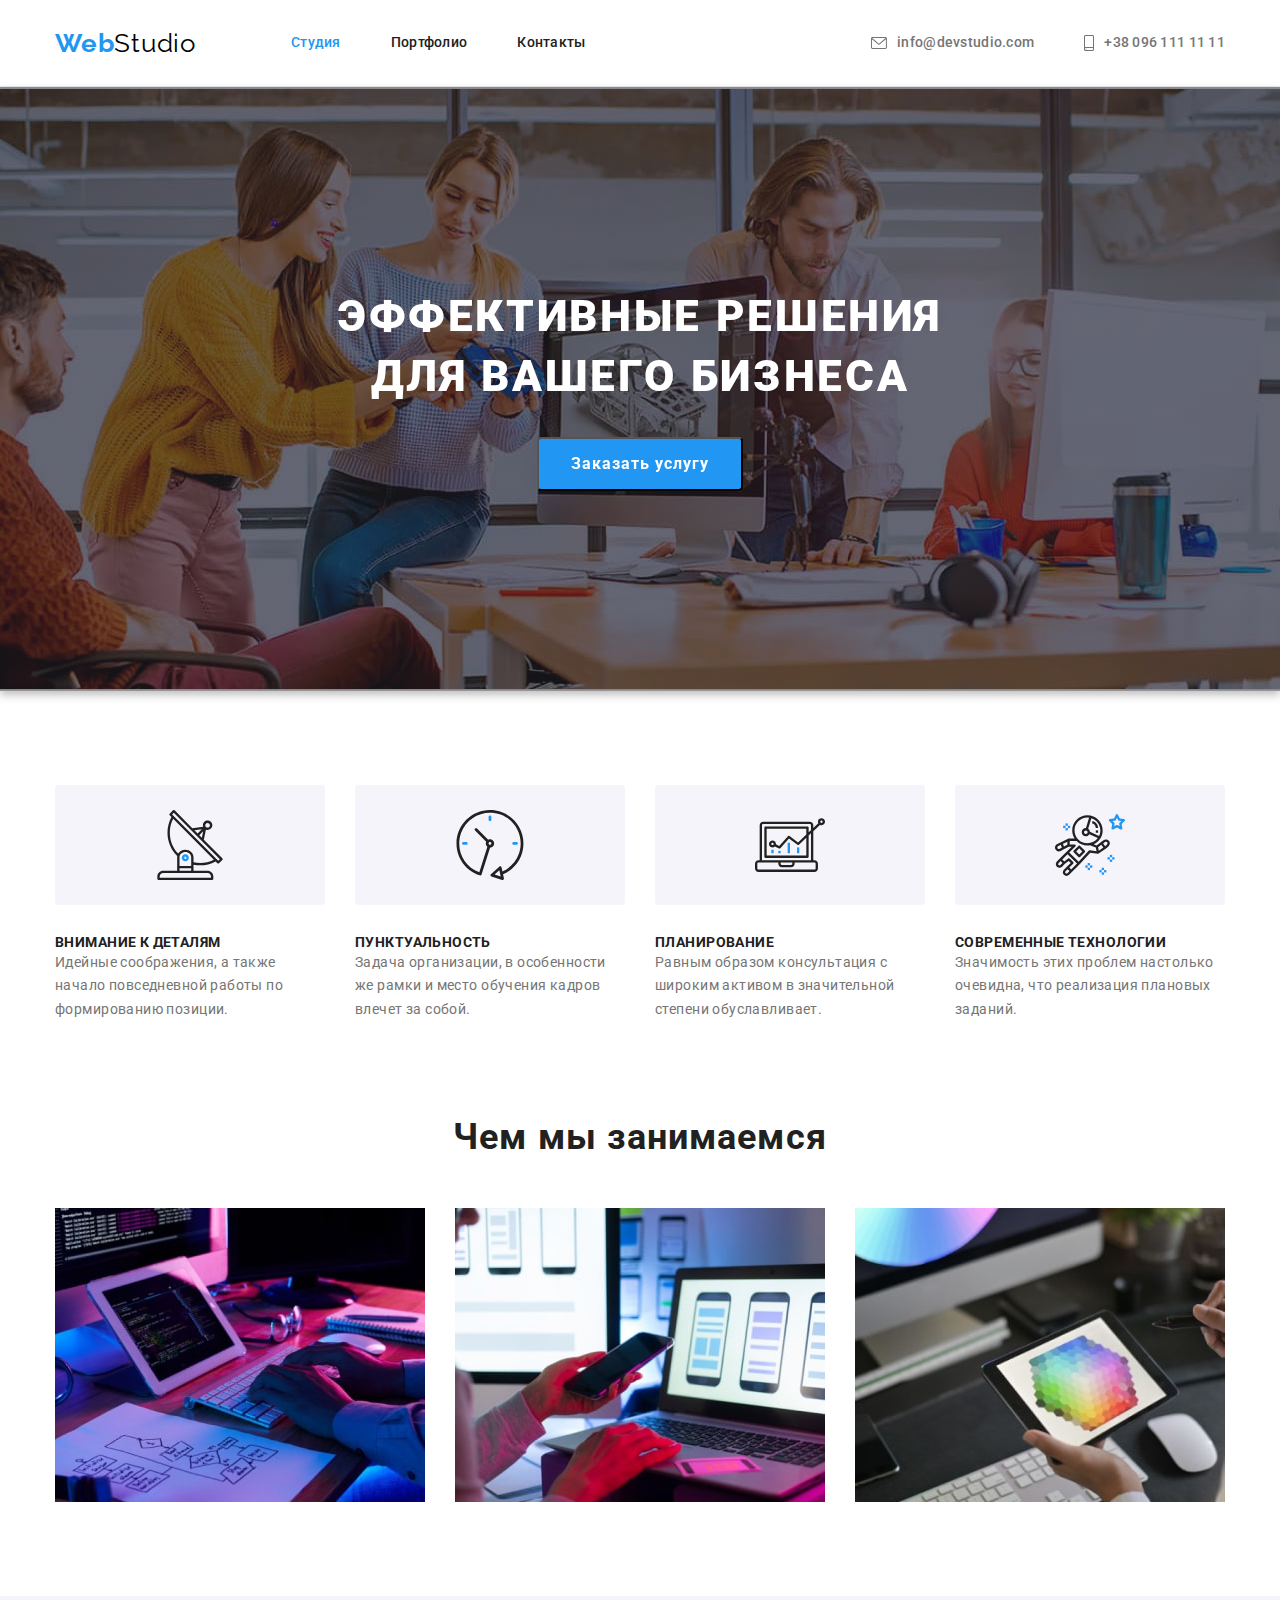
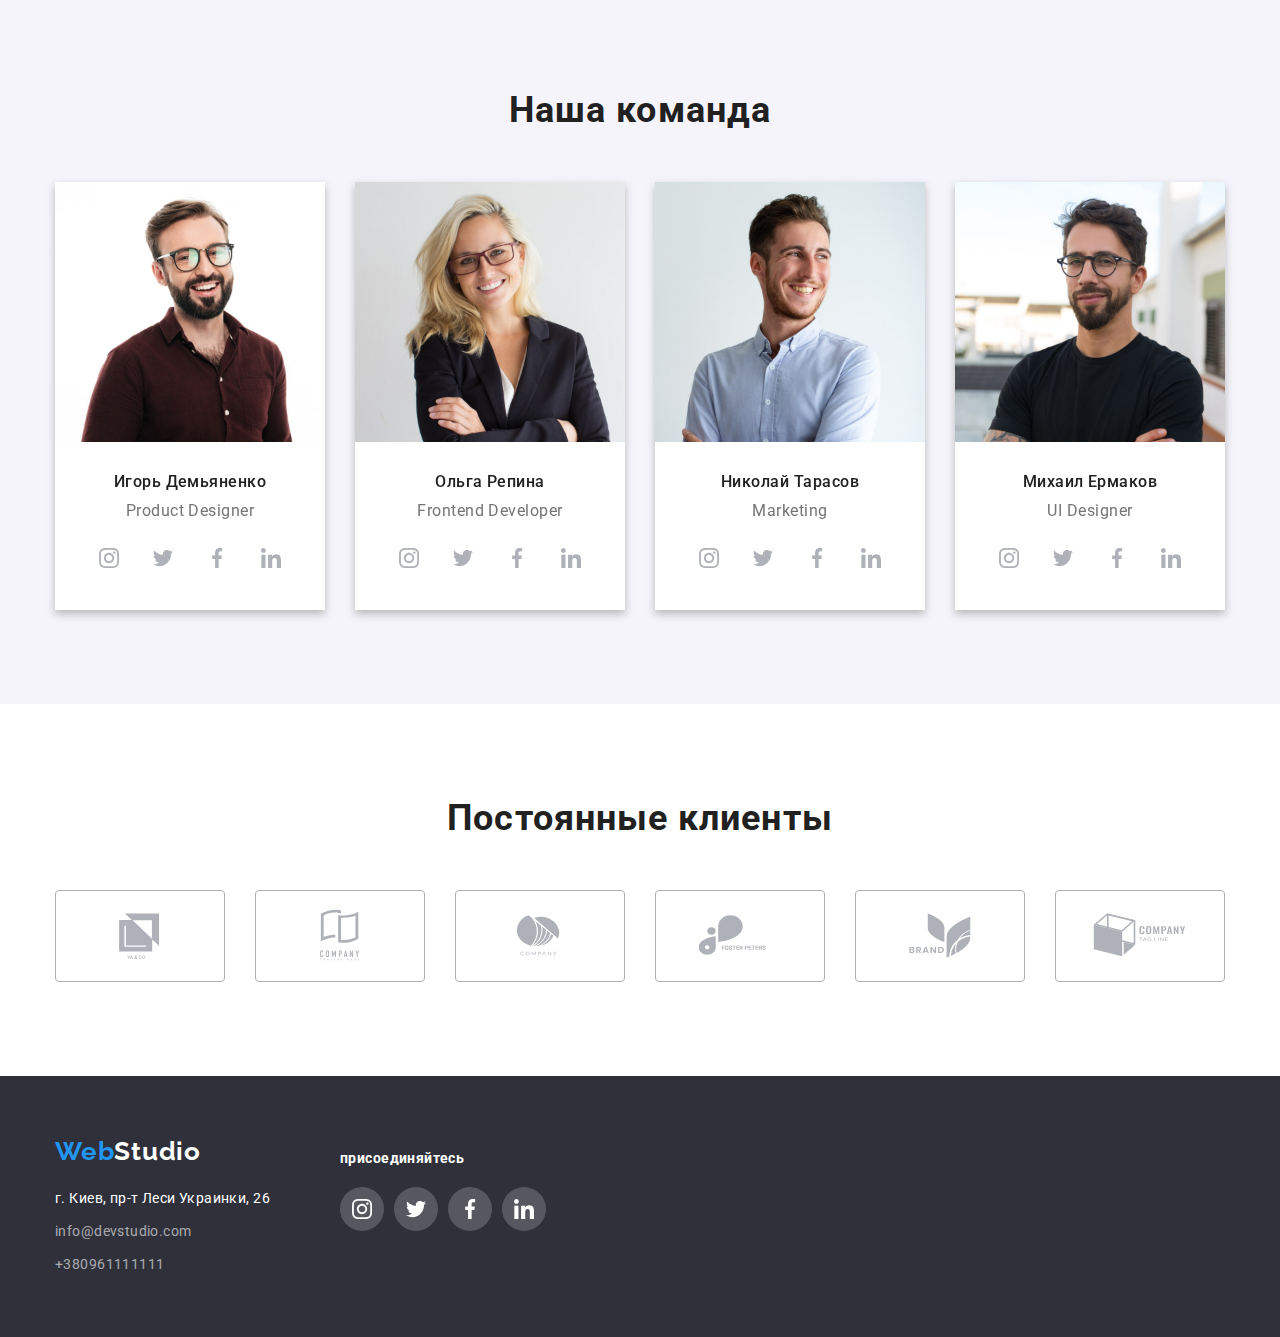
==== commit d98019df: "bugs fixed" ====
--- a/index.html
+++ b/index.html
@@ -13,6 +13,7 @@
     <link rel="stylesheet" href="./css/styles.css" />
   </head>
   <body>
+    
       <!----------------------------------HEADER---------------------------------->
 
     <header class="header">
@@ -29,7 +30,7 @@
             <li class="header-item">
               <a class="link header-link header-mail" href="mailto:info@devstudio.com">
                 <svg class="mail-icon" width=16 height=12>
-                  <!--<use href="./images/icons/icons.svg#icon-envelope"></use>-->
+                  <use href="./images/icons/icons.svg#icon-envelope"></use>
                 </svg>
                 info@devstudio.com
               </a>
@@ -328,54 +329,52 @@
 
     <!----------------------------------FOOTER---------------------------------->
 
-    <!--<section class="section">-->
-      <footer class="footer">
-        <div class="container footer-container">  
-          <div class="footer-adress">
-            <a class="link footer-logo" href="./" lang="en"><span class="logo-part1">Web</span><span class="logo-part2-1">Studio</span></a>
-            <address class="address-list">
-              <ul class="list footer-list">
-                <li class="footer-item"><a class="link footer-link footer-address" href="https://goo.gl/maps/CrpynMeNZt9cLwVB6" target="_blank">г. Киев, пр-т Леси Украинки, 26</a></li>
-                <li class="footer-item"><a class="link footer-link" href="mailto:info@devstudio.com">info@devstudio.com</a></li>
-                <li class="footer-item"><a class="link footer-link" href="tel:+380961111111">+380961111111</a></li>
-              </ul>
-            </address>  
-          </div>  
-          <div class="container footer-social">
-            <h2 class="footer-social-title">присоединяйтесь</h2>
-            <ul class="list footer-social-list">
-              <li class="footer-social-items">
-                <a href="" class="footer-social-link">
-                  <svg class="footer-social-icon" width=20 height=20>
-                    <use href="./images/icons/icons.svg#icon-instagram"></use>
-                  </svg>
-                </a>
-              </li>
-                <li class="footer-social-items">
-                  <a href="" class="footer-social-link">
-                    <svg class="footer-social-icon" width=20 height=20>
-                      <use href="./images/icons/icons.svg#icon-twitter"></use>
-                    </svg>
-                  </a>
-                </li>
-                <li class="footer-social-items">
-                  <a href="" class="footer-social-link">
-                    <svg class="footer-social-icon" width=20 height=20>
-                      <use href="./images/icons/icons.svg#icon-facebook"></use>
-                    </svg>
-                  </a>
-                </li>
-                <li class="footer-social-items">
-                  <a href="" class="footer-social-link">
-                    <svg class="footer-social-icon" width=20 height=20>
-                      <use href="./images/icons/icons.svg#icon-linkedin"></use>
-                    </svg>
-                  </a>
-                </li>
-            </ul>    
-          </div>
+    <footer class="footer">
+      <div class="container footer-container">  
+        <div class="footer-adress">
+          <a class="link footer-logo" href="./" lang="en"><span class="logo-part1">Web</span><span class="logo-part2-1">Studio</span></a>
+          <address class="address-list">
+            <ul class="list footer-list">
+              <li class="footer-item"><a class="link footer-link footer-address" href="https://goo.gl/maps/CrpynMeNZt9cLwVB6" target="_blank">г. Киев, пр-т Леси Украинки, 26</a></li>
+              <li class="footer-item"><a class="link footer-link" href="mailto:info@devstudio.com">info@devstudio.com</a></li>
+              <li class="footer-item"><a class="link footer-link" href="tel:+380961111111">+380961111111</a></li>
+            </ul>
+          </address>  
+        </div>  
+        <div class="footer-social">
+          <h2 class="footer-social-title">присоединяйтесь</h2>
+          <ul class="list footer-social-list">
+            <li class="footer-social-items">
+              <a href="" class="footer-social-link">
+                <svg class="footer-social-icon" width=20 height=20>
+                  <use href="./images/icons/icons.svg#icon-instagram"></use>
+                </svg>
+              </a>
+            </li>
+            <li class="footer-social-items">
+              <a href="" class="footer-social-link">
+                <svg class="footer-social-icon" width=20 height=20>
+                  <use href="./images/icons/icons.svg#icon-twitter"></use>
+                </svg>
+              </a>
+            </li>
+            <li class="footer-social-items">
+              <a href="" class="footer-social-link">
+                <svg class="footer-social-icon" width=20 height=20>
+                  <use href="./images/icons/icons.svg#icon-facebook"></use>
+                </svg>
+              </a>
+            </li>
+            <li class="footer-social-items">
+              <a href="" class="footer-social-link">
+                <svg class="footer-social-icon" width=20 height=20>
+                  <use href="./images/icons/icons.svg#icon-linkedin"></use>
+                </svg>
+              </a>
+            </li>
+          </ul>    
         </div>
-      </footer>
-    <!-- </section> -->
+      </div>
+    </footer>
   </body>
 </html>--- a/css/styles.css
+++ b/css/styles.css
@@ -170,14 +170,12 @@
 .header-mail::before {
   fill: currentColor;
   margin-right: 10px;
-  margin-right: 16px;
   background-image: url(../images/icons/icons.svg#icon-envelope);
 }
 
 .mail-icon {
   fill: currentColor;
   margin-right: 10px;
-  margin-right: 16px;
   background-image: url(../);
 }
 
@@ -199,11 +197,10 @@
 
 .hero {
   background-color: #C4C4C4;
-  background-image: url(../images/Hero-bg.jpg);
-  background-image: linear-gradient(to right, #2F303A66);
+  background-image: linear-gradient(rgba(47, 48, 58, 0.4), rgba(47, 48, 58, 0.4)),
+  url(../images/Hero-bg.jpg);
   background-repeat: no-repeat;
   background-position: center;
-  block-size: cover;
   padding-bottom: 200px;
   padding-top: 200px;
   filter: drop-shadow(0px 4px 4px rgba(0, 0, 0, 0.25));
@@ -270,6 +267,7 @@
   background: #F5F4FA;
   padding: 25px 100px;
   margin-bottom: 30px;
+  border-radius: 4px;
 }
 
 .pre-futures-icon {
@@ -293,10 +291,6 @@
   line-height: 1.71;
   letter-spacing: 0.03em;
   color: var(--text-main-color);
-}
-
-.pre-futures-icon {
-
 }
 
 /*---------------------WHAT WE DOING---------------------*/
@@ -468,9 +462,6 @@
   background: #2f303a;
   padding-top: 60px;
   padding-bottom: 60px;
-  /* display: flex;
-  align-items: center;
-  justify-content: start; */
 }
 
 .footer-container {
@@ -507,14 +498,14 @@
   width: auto;
   height: auto;
   margin-left: 70px;
+  padding-top: 15px;
 }
 
 .footer-social-title {
   font-weight: 700;
-  height: 14px;
+  font-size: 14px;
   line-height: 1.14;
   letter-spacing: 0.03em;
-  text-align: center;
   color: var(--title-third-title-color);
   margin-bottom: 20px;
 }
@@ -555,42 +546,7 @@
 .footer-social-link:focus {
   background-color: #2196F3;
   color: #ffffff;
-
-/* .team-social-list {
-  display: flex;
-  justify-content: center;
-}
-
-.team-social-item {
-  width: 44px;
-  height: 44px;
-}
-
-.team-social-item + .team-social-item {
-  margin-left: 10px;
-}
-
-.team-social-link {
-  width: 100%;
-  height: 100%;
-  display: block;
-  background-color:var(--icon-background-color);
-  border-radius: 50%;
-  display: flex;
-  align-items: center;
-  justify-content: center;
-  color:  #AFB1B8;
-}
-
-.team-social-icon {
-  fill: currentColor;
-}
-
-.team-social-link:hover,
-.team-social-link:focus {
-  background-color: #2196F3;
-  color: #ffffff;
-}  */
+}
 
 /*---------------------PORTFOLIO---------------------*/
 
@@ -618,7 +574,7 @@
   display: block;
   border: transparent;
   border-radius: 4px;
-  filter: drop-shadow(0px 4px 4px rgba(0, 0, 0, 0.25));
+  /* filter: drop-shadow(0px 4px 4px rgba(0, 0, 0, 0.25)); */
 }
 
 .portfolio-filter:hover,
@@ -669,10 +625,10 @@
 }
 
 .portfolio-text {
-font-weight: 400;
-font-size: 16px;
-line-height: 1.87;
-letter-spacing: 0.03em;
-color: var(--text-main-color);
-margin-top: 4px;
+  font-weight: 400;
+  font-size: 16px;
+  line-height: 1.87;
+  letter-spacing: 0.03em;
+  color: var(--text-main-color);
+  margin-top: 4px;
 }